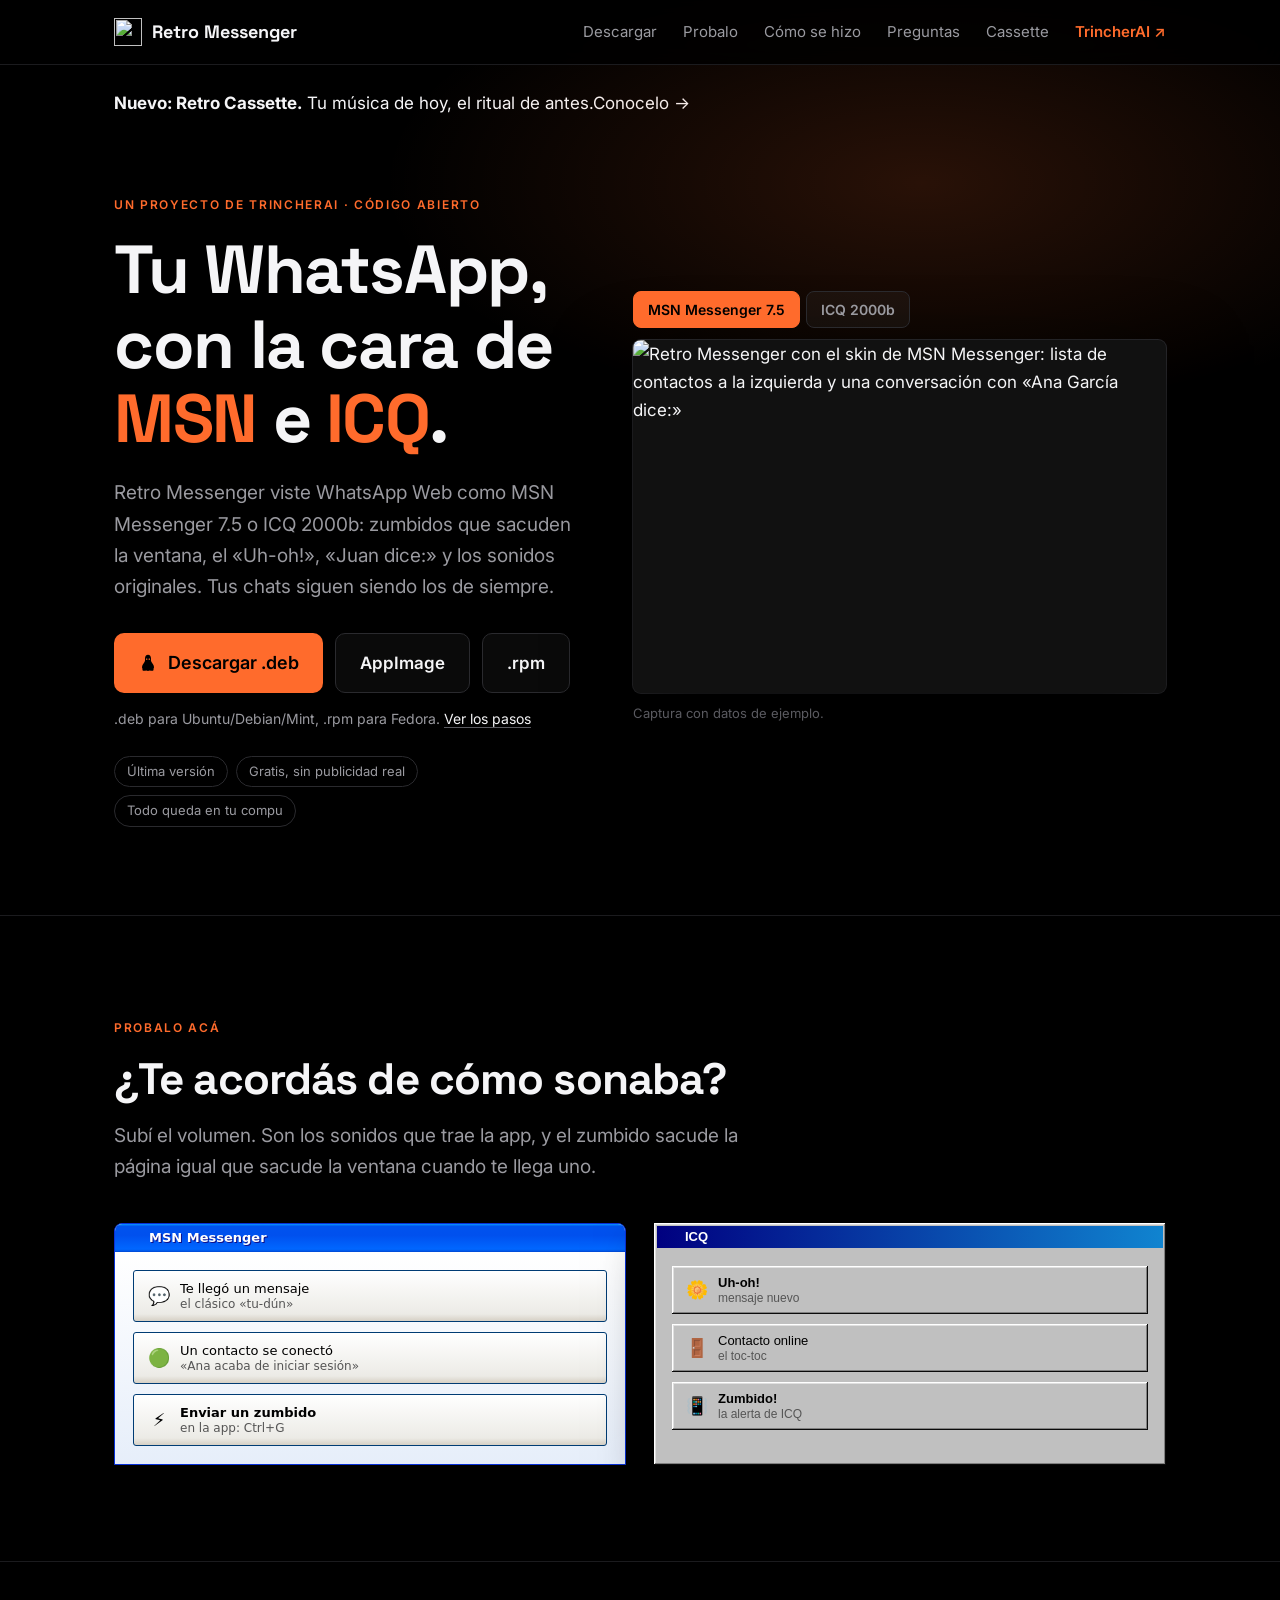
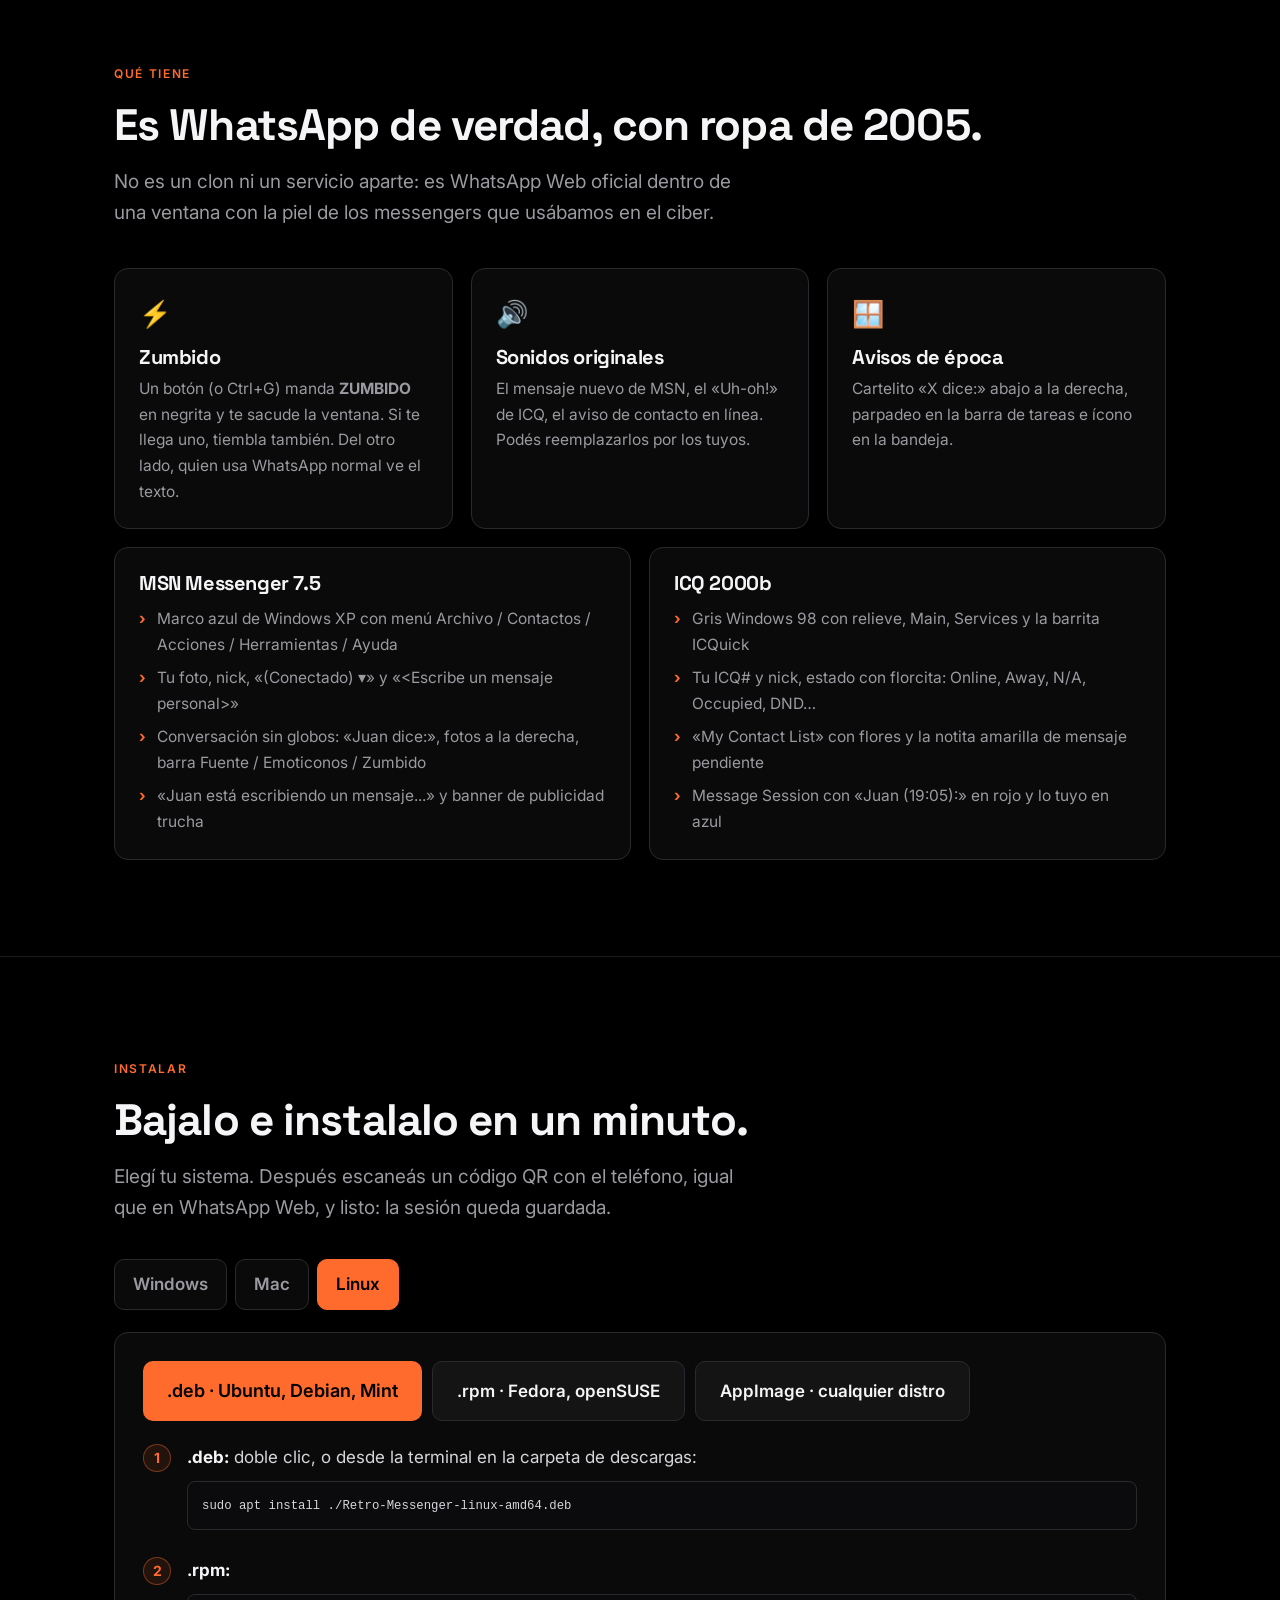
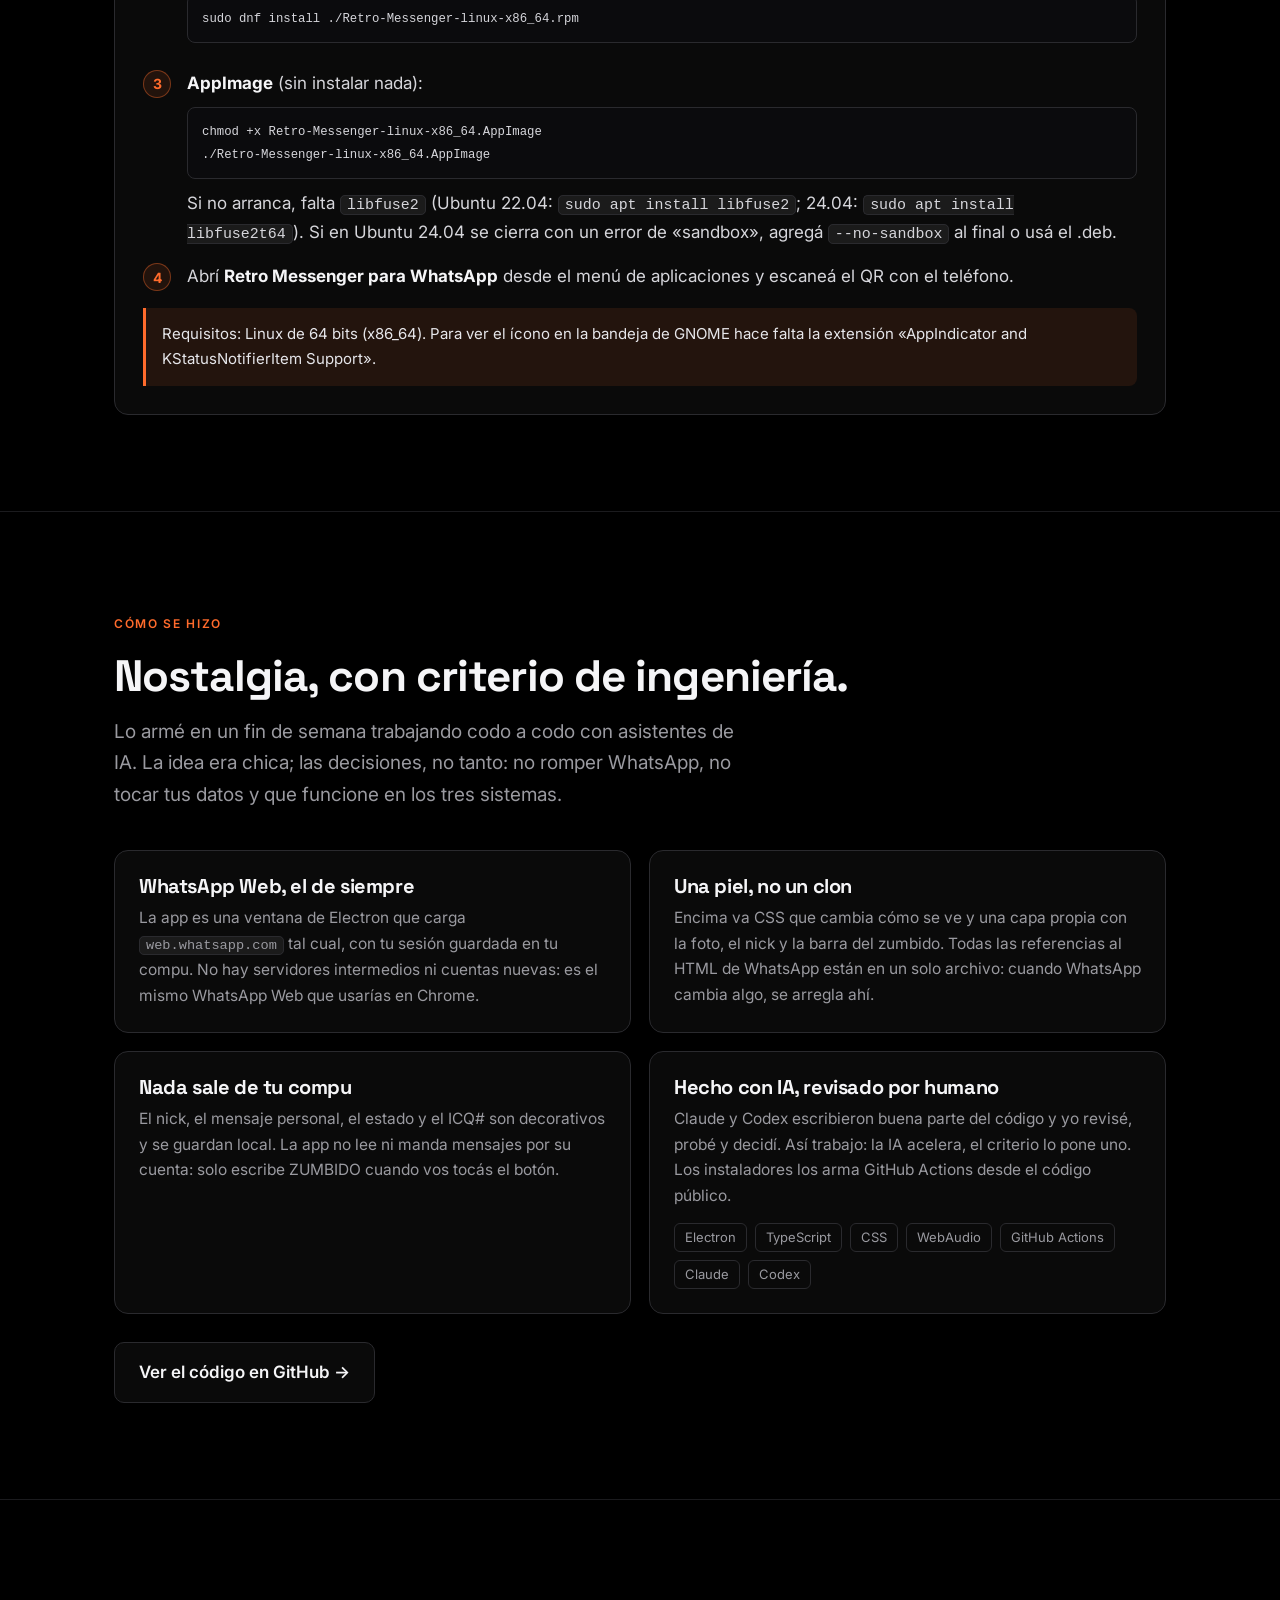
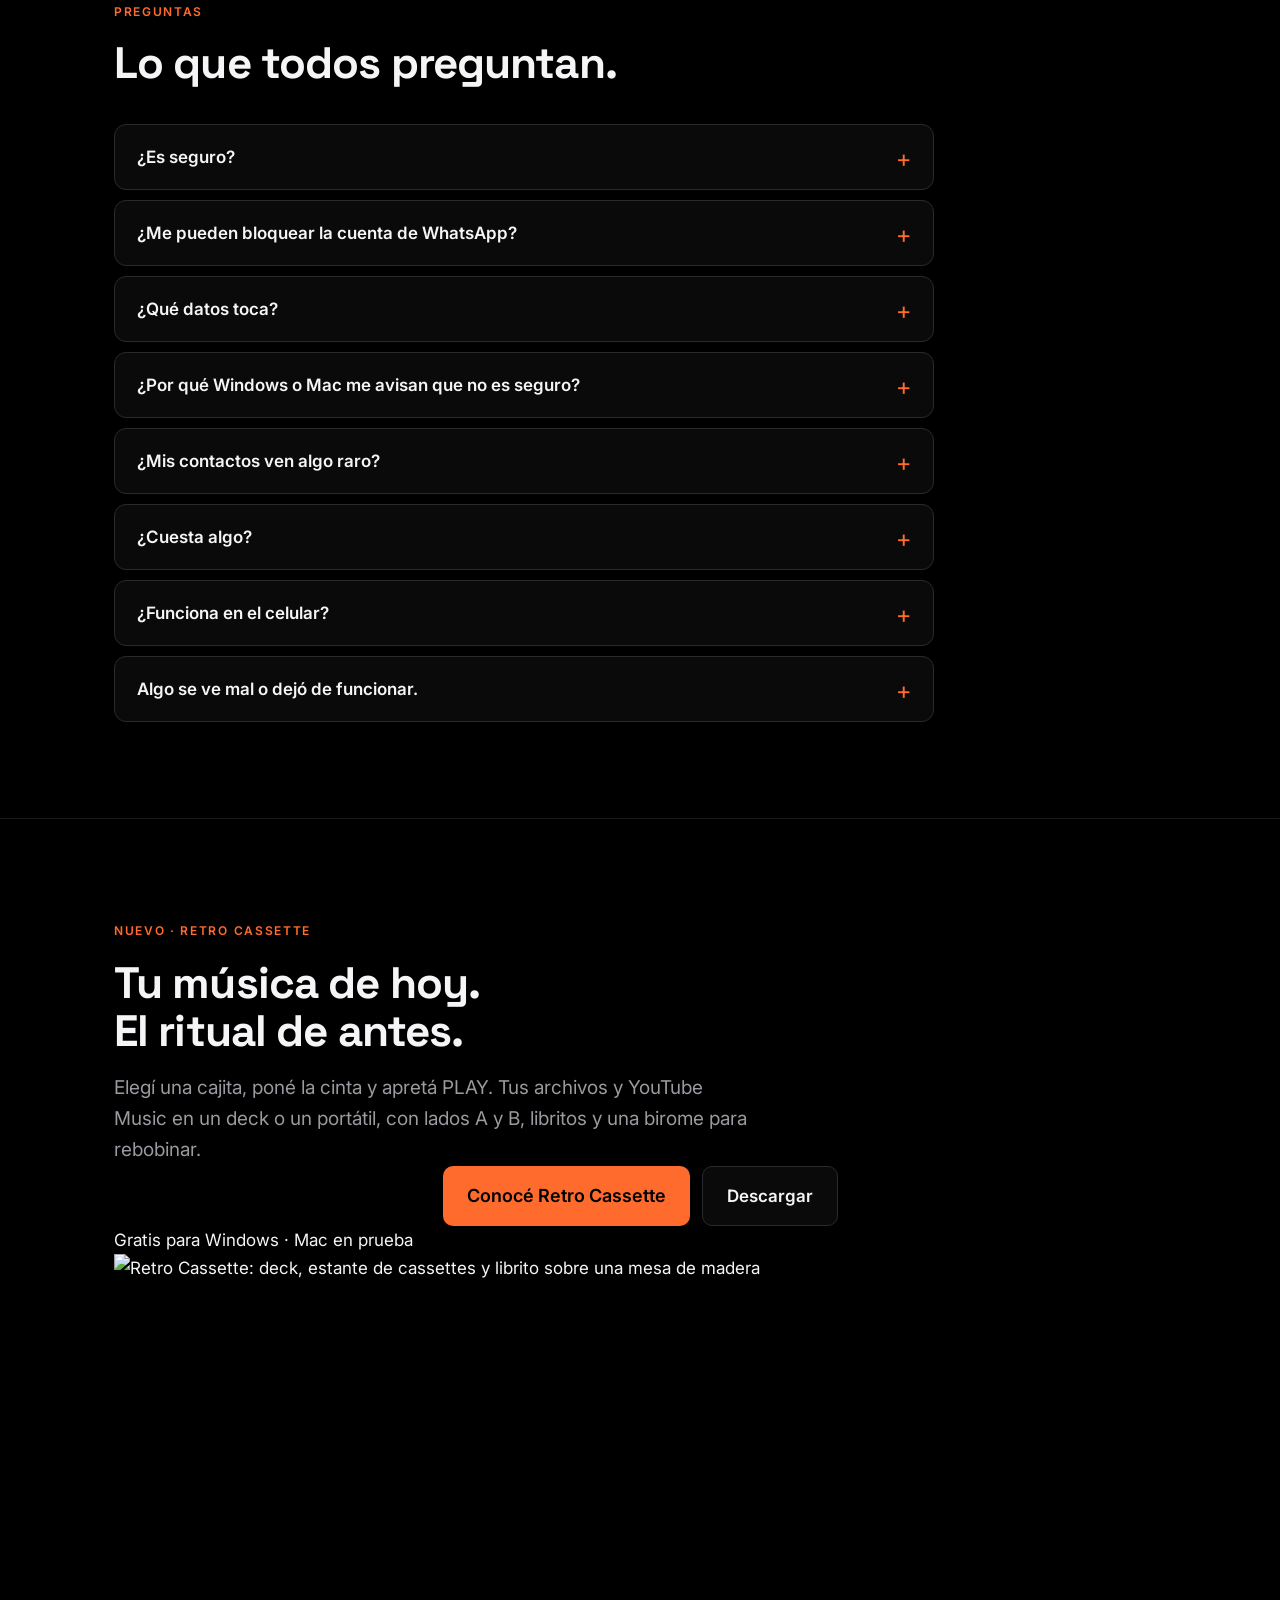
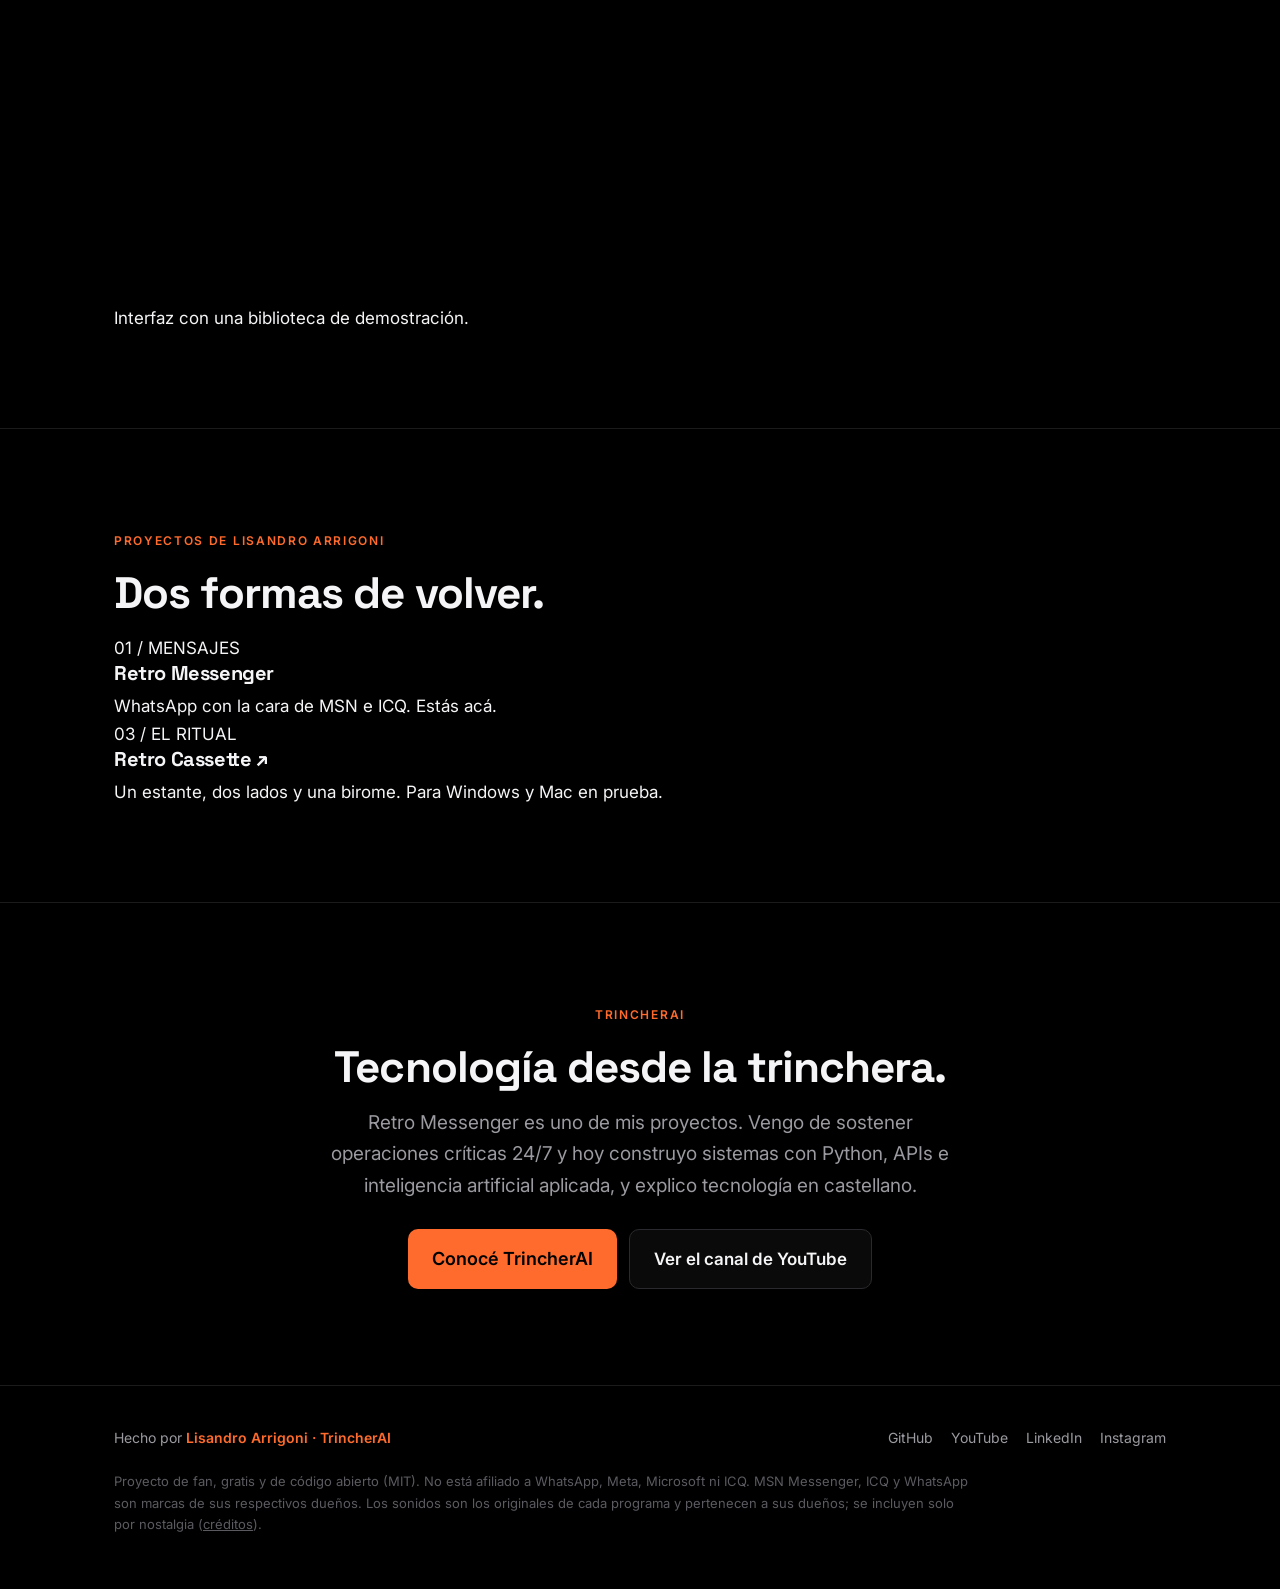
==== web/index.html @ 3c49d2aa "Remove Winamp promotion from Retro Messenger site" ====
<!DOCTYPE html>
<html lang="es-AR">
<head>
  <meta charset="UTF-8">
  <meta name="viewport" content="width=device-width, initial-scale=1.0">
  <title>Retro Messenger — WhatsApp con la cara de MSN e ICQ | TrincherAI</title>
  <meta name="description" content="Retro Messenger: usá WhatsApp con la cara de MSN Messenger 7.5 o ICQ 2000b, con zumbido, el «Uh-oh!» y los sonidos originales. Gratis y de código abierto para Windows, Mac y Linux.">
  <meta name="theme-color" content="#000000">
  <link rel="canonical" href="https://retro.trincherai.com/">
  <meta property="og:type" content="website">
  <meta property="og:locale" content="es_AR">
  <meta property="og:url" content="https://retro.trincherai.com/">
  <meta property="og:title" content="Retro Messenger — WhatsApp con la cara de MSN e ICQ">
  <meta property="og:description" content="Zumbidos, el «Uh-oh!» y los sonidos originales. Gratis para Windows, Mac y Linux.">
  <meta property="og:image" content="https://retro.trincherai.com/assets/og.png">
  <meta property="og:image:width" content="1200">
  <meta property="og:image:height" content="630">
  <meta name="twitter:card" content="summary_large_image">
  <meta name="twitter:image" content="https://retro.trincherai.com/assets/og.png">
  <link rel="icon" type="image/png" sizes="32x32" href="assets/icon-32.png">
  <link rel="apple-touch-icon" href="assets/icon-192.png">
  <link rel="preconnect" href="https://fonts.googleapis.com">
  <link rel="preconnect" href="https://fonts.gstatic.com" crossorigin>
  <link href="https://fonts.googleapis.com/css2?family=Inter:wght@400;500;600;700;800&family=Space+Grotesk:wght@500;600;700&display=swap" rel="stylesheet">
  <link rel="stylesheet" href="/assets/retro-projects.css">
  <style>
    *, *::before, *::after { box-sizing: border-box; margin: 0; padding: 0; }
    :root {
      --bg: #000;
      --surface: rgba(255,255,255,0.04);
      --surface-2: rgba(255,255,255,0.07);
      --border: #1b1b1e;
      --border-2: #2a2a2e;
      --orange: #FF6B2C;
      --orange-dim: #E2551A;
      --orange-soft: rgba(255,107,44,0.10);
      --white: #F5F5F7;
      --gray: #9a9aa0;
      --gray-dim: #5a5a60;
      --font-head: 'Space Grotesk', -apple-system, sans-serif;
      --font-body: 'Inter', -apple-system, BlinkMacSystemFont, 'Segoe UI', sans-serif;
      /* Retro widgets */
      --xp-blue: linear-gradient(#0997ff, #0053ee 8%, #0050ee 40%, #06f 88%, #0062f7 93%, #0046d1);
      --w98-face: #c0c0c0;
      --w98-out: inset -1px -1px #0a0a0a, inset 1px 1px #fff, inset -2px -2px #808080, inset 2px 2px #dfdfdf;
      --w98-in: inset -1px -1px #fff, inset 1px 1px #0a0a0a, inset -2px -2px #dfdfdf, inset 2px 2px #808080;
    }
    html { scroll-behavior: smooth; background: var(--bg); -webkit-font-smoothing: antialiased; }
    body { background: var(--bg); color: var(--white); font-family: var(--font-body); font-size: 17px; line-height: 1.65; overflow-x: hidden; }
    a { color: inherit; text-decoration: none; }
    img { display: block; max-width: 100%; height: auto; }
    ::selection { background: var(--orange); color: #000; }
    :focus-visible { outline: 2px solid var(--orange); outline-offset: 3px; }
    code { font-family: Consolas, 'SF Mono', Menlo, monospace; font-size: 0.88em; background: var(--surface-2); border: 1px solid var(--border-2); border-radius: 5px; padding: 1px 6px; }
    pre { overflow-x: auto; background: #0b0b0d; border: 1px solid var(--border-2); border-radius: 8px; padding: 12px 14px; margin: 10px 0; font-size: 14px; }
    pre code { background: none; border: 0; padding: 0; }

    .container { max-width: 1100px; margin: 0 auto; padding: 0 24px; }
    .tag { display: inline-block; font-size: 12px; font-weight: 600; letter-spacing: 0.14em; text-transform: uppercase; color: var(--orange); margin-bottom: 18px; }
    h1, h2, h3 { font-family: var(--font-head); line-height: 1.1; letter-spacing: -0.02em; }
    h2 { font-size: clamp(30px, 4.4vw, 44px); margin-bottom: 16px; }
    h3 { font-size: 20px; margin-bottom: 8px; }
    section { padding: 96px 0; border-top: 1px solid var(--border); }
    section, .hero { scroll-margin-top: 64px; }
    .lead { font-size: 19px; color: var(--gray); max-width: 640px; }
    .muted { color: var(--gray); }

    /* ─── Nav ─── */
    nav { position: sticky; top: 0; z-index: 50; background: rgba(0,0,0,0.82); backdrop-filter: blur(12px); border-bottom: 1px solid var(--border); }
    .nav-inner { display: flex; align-items: center; justify-content: space-between; height: 64px; gap: 16px; }
    .brand { display: flex; align-items: center; gap: 10px; font-family: var(--font-head); font-weight: 700; font-size: 18px; white-space: nowrap; }
    .brand img { width: 28px; height: 28px; }
    .nav-links { display: flex; align-items: center; gap: 26px; font-size: 15px; color: var(--gray); }
    .nav-links a:hover { color: var(--white); }
    .nav-trinch { color: var(--orange) !important; font-weight: 600; }
    @media (max-width: 760px) { .nav-links a:not(.nav-trinch) { display: none; } }

    /* ─── Hero ─── */
    .hero { padding: 72px 0 88px; border-top: 0; position: relative; }
    .hero::before { content: ''; position: absolute; inset: -120px 0 auto; height: 620px; background: radial-gradient(ellipse 60% 55% at 72% 30%, rgba(255,107,44,0.16), transparent 70%); pointer-events: none; }
    .hero-grid { position: relative; display: grid; grid-template-columns: minmax(0, 1fr) minmax(0, 1.15fr); gap: 56px; align-items: center; }
    .hero h1 { font-size: clamp(40px, 6.2vw, 68px); margin-bottom: 20px; }
    .hero h1 em { font-style: normal; color: var(--orange); }
    .hero .lead { margin-bottom: 30px; }
    .btn { display: inline-flex; align-items: center; justify-content: center; gap: 10px; font-weight: 600; border-radius: 10px; padding: 15px 24px; transition: transform .15s, background .15s, border-color .15s; cursor: pointer; border: 0; font: inherit; font-weight: 600; text-align: center; }
    .btn:active { transform: translateY(1px); }
    .btn-primary { background: var(--orange); color: #000; font-size: 18px; }
    .btn-primary:hover { background: #ff7d45; }
    .btn-ghost { border: 1px solid var(--border-2); color: var(--white); background: var(--surface); }
    .btn-ghost:hover { border-color: var(--gray-dim); background: var(--surface-2); }
    .btn svg { width: 20px; height: 20px; flex: none; }
    .download-main { display: flex; flex-wrap: wrap; gap: 12px; }
    .download-note { margin-top: 14px; font-size: 14px; color: var(--gray); }
    .download-note a { color: var(--white); border-bottom: 1px solid var(--gray-dim); }
    .badges { display: flex; flex-wrap: wrap; gap: 8px; margin-top: 26px; }
    .badge { font-size: 13px; color: var(--gray); border: 1px solid var(--border-2); border-radius: 99px; padding: 4px 12px; }

    /* Screenshot switcher */
    .shots { position: relative; }
    .shot-tabs { display: flex; gap: 6px; margin-bottom: 12px; }
    .shot-tabs button { font: inherit; font-size: 14px; font-weight: 600; color: var(--gray); background: var(--surface); border: 1px solid var(--border-2); border-radius: 8px; padding: 6px 14px; cursor: pointer; }
    .shot-tabs button[aria-selected="true"] { color: #000; background: var(--orange); border-color: var(--orange); }
    .shot-frame { border-radius: 8px; overflow: hidden; box-shadow: 0 30px 80px rgba(0,0,0,0.75), 0 0 0 1px var(--border-2); background: #111; aspect-ratio: 1040 / 690; }
    .shot-frame img { width: 100%; }
    .shot-caption { margin-top: 10px; font-size: 13px; color: var(--gray-dim); }

    /* ─── Demo ─── */
    .demo-grid { display: grid; grid-template-columns: repeat(2, minmax(0, 1fr)); gap: 28px; margin-top: 40px; }
    .xp-window { background: #ece9d8; color: #000; border: 1px solid #0831d9; border-radius: 8px 8px 0 0; overflow: hidden; font: 13px Tahoma, Verdana, 'DejaVu Sans', sans-serif; box-shadow: 0 20px 50px rgba(0,0,0,0.6); }
    .xp-title { background: var(--xp-blue); color: #fff; font-weight: bold; padding: 6px 10px; display: flex; align-items: center; gap: 8px; text-shadow: 1px 1px #0f1089; }
    .xp-title img, .w98-title img { width: 16px; height: 16px; }
    .xp-body { padding: 18px; display: grid; gap: 10px; background: linear-gradient(#fff, #e6eefa); }
    .xp-btn { font: inherit; display: flex; align-items: center; gap: 10px; text-align: left; padding: 10px 14px; border: 1px solid #003c74; border-radius: 3px; background: linear-gradient(#fff, #ecebe6 86%, #d6d0c5); cursor: pointer; color: #000; }
    .xp-btn:hover { box-shadow: inset 0 0 0 2px #f8b636; }
    .xp-btn:active { background: linear-gradient(#e3e3db, #f3f3ee); }
    .w98-window { background: var(--w98-face); color: #000; box-shadow: var(--w98-out), 0 20px 50px rgba(0,0,0,0.6); padding: 3px; font: 13px 'Microsoft Sans Serif', Tahoma, 'Liberation Sans', Arial, sans-serif; }
    .w98-title { background: linear-gradient(90deg, #000080, #1084d0); color: #fff; font-weight: bold; padding: 3px 6px; display: flex; align-items: center; gap: 6px; }
    .w98-body { padding: 18px 15px; display: grid; gap: 10px; }
    .w98-btn { font: inherit; display: flex; align-items: center; gap: 10px; text-align: left; padding: 9px 14px; border: 0; background: var(--w98-face); box-shadow: var(--w98-out); cursor: pointer; color: #000; }
    .w98-btn:active { box-shadow: var(--w98-in); }
    .demo-ico { font-size: 18px; width: 22px; text-align: center; }
    .demo-hint { font-size: 12px; color: #555; }
    @keyframes zumbido {
      0%, 100% { transform: translate(0, 0); }
      10% { transform: translate(-9px, 4px); } 20% { transform: translate(8px, -5px); }
      30% { transform: translate(-7px, -4px); } 40% { transform: translate(9px, 5px); }
      50% { transform: translate(-8px, 3px); } 60% { transform: translate(7px, -4px); }
      70% { transform: translate(-6px, 4px); } 80% { transform: translate(5px, -2px); } 90% { transform: translate(-3px, 2px); }
    }
    body.zumbido main { animation: zumbido 0.7s linear; }
    @media (prefers-reduced-motion: reduce) { body.zumbido main { animation: none; } }

    /* ─── Features ─── */
    .cards { display: grid; grid-template-columns: repeat(3, minmax(0, 1fr)); gap: 18px; margin-top: 40px; }
    .card { background: var(--surface); border: 1px solid var(--border-2); border-radius: 14px; padding: 24px; }
    .card p { color: var(--gray); font-size: 15.5px; }
    .card .k { font-size: 26px; margin-bottom: 10px; }
    .compare { display: grid; grid-template-columns: repeat(2, minmax(0, 1fr)); gap: 18px; margin-top: 18px; }
    .compare ul { list-style: none; display: grid; gap: 8px; margin-top: 12px; }
    .compare li { color: var(--gray); font-size: 15.5px; padding-left: 18px; position: relative; }
    .compare li::before { content: '›'; position: absolute; left: 0; color: var(--orange); font-weight: 700; }

    /* ─── Install ─── */
    .os-tabs { display: flex; flex-wrap: wrap; gap: 8px; margin: 36px 0 22px; }
    .os-tabs button { font: inherit; font-weight: 600; color: var(--gray); background: var(--surface); border: 1px solid var(--border-2); border-radius: 10px; padding: 10px 18px; cursor: pointer; }
    .os-tabs button[aria-selected="true"] { color: #000; background: var(--orange); border-color: var(--orange); }
    .os-panel { background: var(--surface); border: 1px solid var(--border-2); border-radius: 14px; padding: 28px; }
    .os-panel[hidden] { display: none; }
    .os-panel .files { display: flex; flex-wrap: wrap; gap: 10px; margin-bottom: 22px; }
    .steps { counter-reset: step; list-style: none; display: grid; gap: 16px; }
    .steps > li { counter-increment: step; position: relative; padding-left: 44px; color: #d6d6db; }
    .steps > li::before { content: counter(step); position: absolute; left: 0; top: 1px; width: 28px; height: 28px; border-radius: 50%; background: var(--orange-soft); border: 1px solid rgba(255,107,44,0.4); color: var(--orange); font-weight: 700; font-size: 14px; display: grid; place-items: center; }
    .steps strong { color: var(--white); }
    .tip { margin-top: 18px; padding: 14px 16px; border-left: 3px solid var(--orange); background: var(--orange-soft); border-radius: 0 8px 8px 0; font-size: 15px; color: #e6e6ea; }

    /* ─── How ─── */
    .how { display: grid; grid-template-columns: minmax(0, 1fr) minmax(0, 1fr); gap: 18px; margin-top: 40px; }
    .chips { display: flex; flex-wrap: wrap; gap: 8px; margin-top: 14px; }
    .chip { font-size: 13px; border: 1px solid var(--border-2); border-radius: 6px; padding: 3px 10px; color: var(--gray); }

    /* ─── FAQ ─── */
    .faq { margin-top: 36px; display: grid; gap: 10px; max-width: 820px; }
    details { background: var(--surface); border: 1px solid var(--border-2); border-radius: 12px; padding: 0 22px; }
    summary { cursor: pointer; list-style: none; padding: 18px 28px 18px 0; font-weight: 600; position: relative; }
    summary::-webkit-details-marker { display: none; }
    summary::after { content: '+'; position: absolute; right: 0; top: 14px; font-size: 24px; color: var(--orange); font-weight: 400; }
    details[open] summary::after { content: '–'; }
    details p { color: var(--gray); padding-bottom: 18px; font-size: 16px; }
    details p + p { margin-top: -6px; }

    /* ─── CTA + footer ─── */
    .cta { text-align: center; }
    .cta .lead { margin: 0 auto 28px; }
    .cta-buttons { display: flex; flex-wrap: wrap; gap: 12px; justify-content: center; }
    footer { border-top: 1px solid var(--border); padding: 40px 0 56px; color: var(--gray); font-size: 14px; }
    .foot { display: flex; flex-wrap: wrap; justify-content: space-between; gap: 24px; }
    .foot-links { display: flex; flex-wrap: wrap; gap: 18px; }
    .foot-links a:hover, .foot a.strong:hover { color: var(--white); }
    .foot a.strong { color: var(--orange); font-weight: 600; }
    .legal { margin-top: 22px; font-size: 13px; color: var(--gray-dim); max-width: 860px; }
    .legal a { text-decoration: underline; }

    @media (max-width: 900px) {
      .hero-grid, .demo-grid, .how, .compare { grid-template-columns: minmax(0, 1fr); }
      .cards { grid-template-columns: minmax(0, 1fr); }
      section { padding: 72px 0; }
    }
    @media (max-width: 480px) {
      .container { padding: 0 16px; }
      .btn-primary { width: 100%; }
      .os-panel { padding: 20px 16px; }
      .hero { padding-top: 40px; }
    }
  </style>
</head>
<body>

<nav>
  <div class="container nav-inner">
    <a class="brand" href="#top"><img src="assets/icon-32.png" alt="" width="28" height="28">Retro Messenger</a>
    <div class="nav-links">
      <a href="#descargar">Descargar</a>
      <a href="#demo">Probalo</a>
      <a href="#como">Cómo se hizo</a>
      <a href="#faq">Preguntas</a>
      <a href="/cassette/">Cassette</a>
      <a class="nav-trinch" href="https://trincherai.com/">TrincherAI ↗</a>
    </div>
  </div>
</nav>

<main id="top">

  <div class="container" style="padding-top:24px"><a class="cassette-announcement" href="/cassette/"><strong>Nuevo: Retro Cassette.</strong> Tu música de hoy, el ritual de antes.<span>Conocelo →</span></a></div>

  <!-- ─── HERO / DESCARGA ─── -->
  <header class="hero" id="descargar">
    <div class="container hero-grid">
      <div>
        <span class="tag">Un proyecto de TrincherAI · Código abierto</span>
        <h1>Tu WhatsApp, con la cara de <em>MSN</em> e <em>ICQ</em>.</h1>
        <p class="lead">Retro Messenger viste WhatsApp Web como MSN Messenger 7.5 o ICQ 2000b: zumbidos que sacuden la ventana, el «Uh-oh!», «Juan dice:» y los sonidos originales. Tus chats siguen siendo los de siempre.</p>

        <div class="download-main" id="download-main">
          <!-- Filled in by the script according to your OS; this is the no-JS fallback. -->
          <a class="btn btn-primary" href="#instalar">Descargar gratis</a>
        </div>
        <p class="download-note" id="download-note">Windows, Mac y Linux · <a href="#instalar">ver todas las descargas e instrucciones</a></p>

        <div class="badges">
          <span class="badge" id="version">Última versión</span>
          <span class="badge">Gratis, sin publicidad real</span>
          <span class="badge">Todo queda en tu compu</span>
        </div>
      </div>

      <div class="shots">
        <div class="shot-tabs" role="tablist" aria-label="Elegí un skin">
          <button role="tab" aria-selected="true" data-shot="msn">MSN Messenger 7.5</button>
          <button role="tab" aria-selected="false" data-shot="icq">ICQ 2000b</button>
        </div>
        <div class="shot-frame">
          <img id="shot" src="assets/msn.png" width="1040" height="690" alt="Retro Messenger con el skin de MSN Messenger: lista de contactos a la izquierda y una conversación con «Ana García dice:»">
        </div>
        <p class="shot-caption">Captura con datos de ejemplo.</p>
      </div>
    </div>
  </header>

  <!-- ─── DEMO ─── -->
  <section id="demo">
    <div class="container">
      <span class="tag">Probalo acá</span>
      <h2>¿Te acordás de cómo sonaba?</h2>
      <p class="lead">Subí el volumen. Son los sonidos que trae la app, y el zumbido sacude la página igual que sacude la ventana cuando te llega uno.</p>

      <div class="demo-grid">
        <div class="xp-window">
          <div class="xp-title"><img src="assets/icon-32.png" alt="">MSN Messenger</div>
          <div class="xp-body">
            <button class="xp-btn" data-sound="msn/message"><span class="demo-ico">💬</span><span>Te llegó un mensaje<br><span class="demo-hint">el clásico «tu-dún»</span></span></button>
            <button class="xp-btn" data-sound="msn/online"><span class="demo-ico">🟢</span><span>Un contacto se conectó<br><span class="demo-hint">«Ana acaba de iniciar sesión»</span></span></button>
            <button class="xp-btn" data-sound="msn/nudge" data-shake><span class="demo-ico">⚡</span><span><b>Enviar un zumbido</b><br><span class="demo-hint">en la app: Ctrl+G</span></span></button>
          </div>
        </div>
        <div class="w98-window">
          <div class="w98-title"><img src="assets/icon-32.png" alt="">ICQ</div>
          <div class="w98-body">
            <button class="w98-btn" data-sound="icq/message"><span class="demo-ico">🌼</span><span><b>Uh-oh!</b><br><span class="demo-hint">mensaje nuevo</span></span></button>
            <button class="w98-btn" data-sound="icq/online"><span class="demo-ico">🚪</span><span>Contacto online<br><span class="demo-hint">el toc-toc</span></span></button>
            <button class="w98-btn" data-sound="icq/nudge" data-shake><span class="demo-ico">📳</span><span><b>Zumbido!</b><br><span class="demo-hint">la alerta de ICQ</span></span></button>
          </div>
        </div>
      </div>
    </div>
  </section>

  <!-- ─── QUÉ TIENE ─── -->
  <section id="que-tiene">
    <div class="container">
      <span class="tag">Qué tiene</span>
      <h2>Es WhatsApp de verdad, con ropa de 2005.</h2>
      <p class="lead">No es un clon ni un servicio aparte: es WhatsApp Web oficial dentro de una ventana con la piel de los messengers que usábamos en el ciber.</p>

      <div class="cards">
        <div class="card"><div class="k">⚡</div><h3>Zumbido</h3><p>Un botón (o Ctrl+G) manda <b>ZUMBIDO</b> en negrita y te sacude la ventana. Si te llega uno, tiembla también. Del otro lado, quien usa WhatsApp normal ve el texto.</p></div>
        <div class="card"><div class="k">🔊</div><h3>Sonidos originales</h3><p>El mensaje nuevo de MSN, el «Uh-oh!» de ICQ, el aviso de contacto en línea. Podés reemplazarlos por los tuyos.</p></div>
        <div class="card"><div class="k">🪟</div><h3>Avisos de época</h3><p>Cartelito «X dice:» abajo a la derecha, parpadeo en la barra de tareas e ícono en la bandeja.</p></div>
      </div>

      <div class="compare">
        <div class="card">
          <h3>MSN Messenger 7.5</h3>
          <ul>
            <li>Marco azul de Windows XP con menú Archivo / Contactos / Acciones / Herramientas / Ayuda</li>
            <li>Tu foto, nick, «(Conectado) ▾» y «&lt;Escribe un mensaje personal&gt;»</li>
            <li>Conversación sin globos: «Juan dice:», fotos a la derecha, barra Fuente / Emoticonos / Zumbido</li>
            <li>«Juan está escribiendo un mensaje...» y banner de publicidad trucha</li>
          </ul>
        </div>
        <div class="card">
          <h3>ICQ 2000b</h3>
          <ul>
            <li>Gris Windows 98 con relieve, Main, Services y la barrita ICQuick</li>
            <li>Tu ICQ# y nick, estado con florcita: Online, Away, N/A, Occupied, DND…</li>
            <li>«My Contact List» con flores y la notita amarilla de mensaje pendiente</li>
            <li>Message Session con «Juan (19:05):» en rojo y lo tuyo en azul</li>
          </ul>
        </div>
      </div>
    </div>
  </section>

  <!-- ─── INSTALAR ─── -->
  <section id="instalar">
    <div class="container">
      <span class="tag">Instalar</span>
      <h2>Bajalo e instalalo en un minuto.</h2>
      <p class="lead">Elegí tu sistema. Después escaneás un código QR con el teléfono, igual que en WhatsApp Web, y listo: la sesión queda guardada.</p>

      <div class="os-tabs" role="tablist" aria-label="Sistema operativo">
        <button role="tab" id="tab-win" aria-controls="os-win" aria-selected="true" data-os="win">Windows</button>
        <button role="tab" id="tab-mac" aria-controls="os-mac" aria-selected="false" data-os="mac">Mac</button>
        <button role="tab" id="tab-linux" aria-controls="os-linux" aria-selected="false" data-os="linux">Linux</button>
      </div>

      <div class="os-panel" id="os-win" role="tabpanel" aria-labelledby="tab-win">
        <div class="files">
          <a class="btn btn-primary" data-file="Retro-Messenger-Setup.exe">Instalador para Windows</a>
          <a class="btn btn-ghost" data-file="Retro-Messenger-Portable.exe">Versión portable (sin instalar)</a>
        </div>
        <ol class="steps">
          <li>Abrí el archivo que se descargó. Se instala solo, sin preguntas ni permisos de administrador, y crea un acceso directo en el escritorio.</li>
          <li>Si aparece <strong>«Windows protegió su PC»</strong>, tocá <strong>Más información → Ejecutar de todas formas</strong>. Sale porque la app no tiene firma digital (cuesta cientos de dólares por año); el instalador lo arma GitHub directamente desde el código público.</li>
          <li>En el teléfono: <strong>WhatsApp → ⋮ / Configuración → Dispositivos vinculados → Vincular un dispositivo</strong>, y escaneá el código.</li>
          <li>Para cambiar entre MSN e ICQ: <strong>Herramientas → Skin</strong> (en ICQ: <strong>Main → Change Skin</strong>).</li>
        </ol>
        <p class="tip">Requisitos: Windows 10 u 11 de 64 bits. Para desinstalar: Configuración → Aplicaciones → Retro Messenger para WhatsApp.</p>
      </div>

      <div class="os-panel" id="os-mac" role="tabpanel" aria-labelledby="tab-mac" hidden>
        <div class="files">
          <a class="btn btn-primary" data-file="Retro-Messenger-mac-arm64.dmg">Mac con Apple Silicon (M1, M2, M3…)</a>
          <a class="btn btn-ghost" data-file="Retro-Messenger-mac-x64.dmg">Mac con Intel</a>
        </div>
        <ol class="steps">
          <li>¿No sabés cuál es tu Mac? Menú <strong> → Acerca de esta Mac</strong>: si dice «Chip Apple», es Apple Silicon; si dice «Procesador Intel», la otra.</li>
          <li>Abrí el <code>.dmg</code> y arrastrá <strong>Retro Messenger para WhatsApp</strong> a <strong>Aplicaciones</strong>.</li>
          <li>La primera vez, macOS la frena porque no está firmada por Apple (la firma cuesta USD 99 por año). En <strong>Aplicaciones</strong>, hacé <strong>clic derecho → Abrir</strong> y confirmá con <strong>Abrir</strong>.
            <p class="tip">Si dice que la app «está dañada», abrí la Terminal y pegá esto. Le saca la marca de «descargado de internet»; no toca nada más:</p>
            <pre><code>xattr -cr "/Applications/Retro Messenger para WhatsApp.app"</code></pre>
          </li>
          <li>Escaneá el QR desde <strong>WhatsApp → Dispositivos vinculados</strong> en el teléfono.</li>
        </ol>
        <p class="tip">Requisitos: macOS 12 (Monterey) o más nuevo.</p>
      </div>

      <div class="os-panel" id="os-linux" role="tabpanel" aria-labelledby="tab-linux" hidden>
        <div class="files">
          <a class="btn btn-primary" data-file="Retro-Messenger-linux-amd64.deb">.deb · Ubuntu, Debian, Mint</a>
          <a class="btn btn-ghost" data-file="Retro-Messenger-linux-x86_64.rpm">.rpm · Fedora, openSUSE</a>
          <a class="btn btn-ghost" data-file="Retro-Messenger-linux-x86_64.AppImage">AppImage · cualquier distro</a>
        </div>
        <ol class="steps">
          <li><strong>.deb:</strong> doble clic, o desde la terminal en la carpeta de descargas:
            <pre><code>sudo apt install ./Retro-Messenger-linux-amd64.deb</code></pre></li>
          <li><strong>.rpm:</strong>
            <pre><code>sudo dnf install ./Retro-Messenger-linux-x86_64.rpm</code></pre></li>
          <li><strong>AppImage</strong> (sin instalar nada):
            <pre><code>chmod +x Retro-Messenger-linux-x86_64.AppImage
./Retro-Messenger-linux-x86_64.AppImage</code></pre>
            Si no arranca, falta <code>libfuse2</code> (Ubuntu 22.04: <code>sudo apt install libfuse2</code>; 24.04: <code>sudo apt install libfuse2t64</code>). Si en Ubuntu 24.04 se cierra con un error de «sandbox», agregá <code>--no-sandbox</code> al final o usá el .deb.</li>
          <li>Abrí <strong>Retro Messenger para WhatsApp</strong> desde el menú de aplicaciones y escaneá el QR con el teléfono.</li>
        </ol>
        <p class="tip">Requisitos: Linux de 64 bits (x86_64). Para ver el ícono en la bandeja de GNOME hace falta la extensión «AppIndicator and KStatusNotifierItem Support».</p>
      </div>
    </div>
  </section>

  <!-- ─── CÓMO SE HIZO ─── -->
  <section id="como">
    <div class="container">
      <span class="tag">Cómo se hizo</span>
      <h2>Nostalgia, con criterio de ingeniería.</h2>
      <p class="lead">Lo armé en un fin de semana trabajando codo a codo con asistentes de IA. La idea era chica; las decisiones, no tanto: no romper WhatsApp, no tocar tus datos y que funcione en los tres sistemas.</p>

      <div class="how">
        <div class="card">
          <h3>WhatsApp Web, el de siempre</h3>
          <p>La app es una ventana de Electron que carga <code>web.whatsapp.com</code> tal cual, con tu sesión guardada en tu compu. No hay servidores intermedios ni cuentas nuevas: es el mismo WhatsApp Web que usarías en Chrome.</p>
        </div>
        <div class="card">
          <h3>Una piel, no un clon</h3>
          <p>Encima va CSS que cambia cómo se ve y una capa propia con la foto, el nick y la barra del zumbido. Todas las referencias al HTML de WhatsApp están en un solo archivo: cuando WhatsApp cambia algo, se arregla ahí.</p>
        </div>
        <div class="card">
          <h3>Nada sale de tu compu</h3>
          <p>El nick, el mensaje personal, el estado y el ICQ# son decorativos y se guardan local. La app no lee ni manda mensajes por su cuenta: solo escribe ZUMBIDO cuando vos tocás el botón.</p>
        </div>
        <div class="card">
          <h3>Hecho con IA, revisado por humano</h3>
          <p>Claude y Codex escribieron buena parte del código y yo revisé, probé y decidí. Así trabajo: la IA acelera, el criterio lo pone uno. Los instaladores los arma GitHub Actions desde el código público.</p>
          <div class="chips"><span class="chip">Electron</span><span class="chip">TypeScript</span><span class="chip">CSS</span><span class="chip">WebAudio</span><span class="chip">GitHub Actions</span><span class="chip">Claude</span><span class="chip">Codex</span></div>
        </div>
      </div>

      <p style="margin-top:28px"><a class="btn btn-ghost" href="https://github.com/Lisandro46/retroskin-msn-icq-for-wsp" target="_blank" rel="noopener">Ver el código en GitHub →</a></p>
    </div>
  </section>

  <!-- ─── FAQ ─── -->
  <section id="faq">
    <div class="container">
      <span class="tag">Preguntas</span>
      <h2>Lo que todos preguntan.</h2>
      <div class="faq">
        <details>
          <summary>¿Es seguro?</summary>
          <p>El código es público y los instaladores los arma GitHub automáticamente a partir de ese código, así que cualquiera puede ver qué hace. La app solo muestra WhatsApp Web con otra ropa: no pide permisos especiales ni instala nada más.</p>
        </details>
        <details>
          <summary>¿Me pueden bloquear la cuenta de WhatsApp?</summary>
          <p>Usa WhatsApp Web oficial, sin modificar cómo se conecta ni qué envía. No automatiza nada: el único texto que escribe por vos es ZUMBIDO, y solo cuando tocás el botón, con un límite de uno cada 10 segundos. Es lo mismo que escribirlo a mano.</p>
          <p>Igual, es un proyecto de fan y no está aprobado por WhatsApp: usalo sabiendo eso.</p>
        </details>
        <details>
          <summary>¿Qué datos toca?</summary>
          <p>Ninguno sale de tu computadora. La sesión de WhatsApp queda guardada como en cualquier navegador, y el nick, el estado, el mensaje personal y el ICQ# se guardan en un archivo local. No hay analíticas ni servidores propios.</p>
        </details>
        <details>
          <summary>¿Por qué Windows o Mac me avisan que no es seguro?</summary>
          <p>Porque no tiene firma digital paga (cientos de dólares por año en Windows, USD 99 por año en Mac). El aviso es por la falta de firma, no por algo que la app haga. En <a href="#instalar" style="text-decoration:underline">Instalar</a> está explicado cómo abrirla igual.</p>
        </details>
        <details>
          <summary>¿Mis contactos ven algo raro?</summary>
          <p>No. Para ellos sos el WhatsApp de siempre. Lo único que les llega distinto es el zumbido, que ven como el texto <b>ZUMBIDO</b> en negrita. Si ellos también usan Retro Messenger, les tiembla la ventana.</p>
        </details>
        <details>
          <summary>¿Cuesta algo?</summary>
          <p>No. Es gratis y de código abierto (licencia MIT). La «publicidad» del skin de MSN es de mentira, como homenaje.</p>
        </details>
        <details>
          <summary>¿Funciona en el celular?</summary>
          <p>No: es para computadora (Windows, Mac y Linux). El teléfono solo lo usás para escanear el código QR la primera vez.</p>
        </details>
        <details>
          <summary>Algo se ve mal o dejó de funcionar.</summary>
          <p>WhatsApp cambia su web seguido y a veces algo se desacomoda. Avisá en <a href="https://github.com/Lisandro46/retroskin-msn-icq-for-wsp/issues" target="_blank" rel="noopener" style="text-decoration:underline">GitHub</a> o por mis redes y lo arreglo en una versión nueva.</p>
        </details>
      </div>
    </div>
  </section>

  <section id="cassette">
    <div class="container cassette-promo">
      <div><span class="tag">Nuevo · Retro Cassette</span><h2>Tu música de hoy.<br>El ritual de antes.</h2><p class="lead">Elegí una cajita, poné la cinta y apretá PLAY. Tus archivos y YouTube Music en un deck o un portátil, con lados A y B, libritos y una birome para rebobinar.</p><div class="cta-buttons"><a class="btn btn-primary" href="/cassette/">Conocé Retro Cassette</a><a class="btn btn-ghost" href="/cassette/#descargas">Descargar</a></div><p class="capture-note">Gratis para Windows · Mac en prueba</p></div>
      <figure><a href="/cassette/"><img src="/assets/cassette/deck.png" width="1305" height="807" loading="lazy" alt="Retro Cassette: deck, estante de cassettes y librito sobre una mesa de madera"></a><figcaption class="capture-note">Interfaz con una biblioteca de demostración.</figcaption></figure>
    </div>
  </section>

  <section class="retro-family" aria-labelledby="retro-family-title">
    <div class="container">
      <span class="tag">Proyectos de Lisandro Arrigoni</span>
      <h2 id="retro-family-title">Dos formas de volver.</h2>
      <div class="retro-family-grid">
        <a href="/" aria-current="page"><span>01 / MENSAJES</span><h3>Retro Messenger</h3><p>WhatsApp con la cara de MSN e ICQ. Estás acá.</p></a>
        <a href="/cassette/"><span>03 / EL RITUAL</span><h3>Retro Cassette ↗</h3><p>Un estante, dos lados y una birome. Para Windows y Mac en prueba.</p></a>
      </div>
    </div>
  </section>

  <!-- ─── CTA TRINCHERAI ─── -->
  <section class="cta">
    <div class="container">
      <span class="tag">TrincherAI</span>
      <h2>Tecnología desde la trinchera.</h2>
      <p class="lead">Retro Messenger es uno de mis proyectos. Vengo de sostener operaciones críticas 24/7 y hoy construyo sistemas con Python, APIs e inteligencia artificial aplicada, y explico tecnología en castellano.</p>
      <div class="cta-buttons">
        <a class="btn btn-primary" href="https://trincherai.com/">Conocé TrincherAI</a>
        <a class="btn btn-ghost" href="https://www.youtube.com/@ElUltimoHumanook" target="_blank" rel="noopener">Ver el canal de YouTube</a>
      </div>
    </div>
  </section>

</main>

<footer>
  <div class="container">
    <div class="foot">
      <div>Hecho por <a class="strong" href="https://trincherai.com/">Lisandro Arrigoni · TrincherAI</a></div>
      <div class="foot-links">
        <a href="https://github.com/Lisandro46/retroskin-msn-icq-for-wsp" target="_blank" rel="noopener">GitHub</a>
        <a href="https://www.youtube.com/@ElUltimoHumanook" target="_blank" rel="noopener">YouTube</a>
        <a href="https://www.linkedin.com/in/lisandro-arrigoni" target="_blank" rel="noopener">LinkedIn</a>
        <a href="https://www.instagram.com/lisandro46" target="_blank" rel="noopener">Instagram</a>
      </div>
    </div>
    <p class="legal">Proyecto de fan, gratis y de código abierto (MIT). No está afiliado a WhatsApp, Meta, Microsoft ni ICQ. MSN Messenger, ICQ y WhatsApp son marcas de sus respectivos dueños. Los sonidos son los originales de cada programa y pertenecen a sus dueños; se incluyen solo por nostalgia (<a href="https://github.com/Lisandro46/retroskin-msn-icq-for-wsp/blob/main/resources/sounds/CREDITOS.md" target="_blank" rel="noopener">créditos</a>).</p>
  </div>
</footer>

<script>
  const REPO = 'Lisandro46/retroskin-msn-icq-for-wsp'
  const download = (file) => `https://github.com/${REPO}/releases/latest/download/${file}`

  // Every download button points at the latest release, so new versions need no edits here.
  document.querySelectorAll('[data-file]').forEach((a) => { a.href = download(a.dataset.file) })

  /* ── Detect the visitor's OS for the main button ── */
  function detectOs() {
    const platform = (navigator.userAgentData?.platform || navigator.platform || '').toLowerCase()
    const ua = navigator.userAgent.toLowerCase()
    if (/android|iphone|ipad|ipod/.test(ua)) return 'mobile'
    if (platform.includes('mac') || ua.includes('mac os')) return 'mac'
    if (platform.includes('linux') || ua.includes('linux') || ua.includes('x11')) return 'linux'
    if (platform.includes('win') || ua.includes('windows')) return 'win'
    return 'unknown'
  }

  const icons = {
    win: '<svg viewBox="0 0 24 24" fill="currentColor" aria-hidden="true"><path d="M3 5.5 10.5 4.5v7H3zm0 13 7.5 1v-7H3zm8.5 1.2L21 21v-8.5h-9.5zm0-15.4v7.2H21V3z"/></svg>',
    mac: '<svg viewBox="0 0 24 24" fill="currentColor" aria-hidden="true"><path d="M16.4 12.6c0-2.5 2-3.7 2.1-3.8-1.2-1.7-3-1.9-3.6-2-1.5-.2-3 .9-3.8.9s-2-.9-3.3-.9C6.1 6.9 4.5 7.9 3.6 9.5c-1.8 3.2-.5 7.9 1.3 10.5.9 1.3 1.9 2.7 3.2 2.6 1.3-.1 1.8-.8 3.3-.8s2 .8 3.3.8c1.4 0 2.3-1.3 3.1-2.6 1-1.5 1.4-2.9 1.4-3-.1 0-2.8-1.1-2.8-4.4zM14 5c.7-.9 1.2-2 1-3.2-1 0-2.3.7-3 1.6-.7.8-1.2 2-1.1 3.1 1.2.1 2.3-.6 3.1-1.5z"/></svg>',
    linux: '<svg viewBox="0 0 24 24" fill="currentColor" aria-hidden="true"><path d="M12 2c-2.2 0-3.6 1.9-3.6 4.6 0 1.6.4 2.6-.6 4.2-1.2 1.8-3 3.9-3 6.4 0 .9.3 1.6.8 2.1-.6.6-.5 1.6.5 1.9 1.5.5 2.7-.2 3.7-.2.9 0 1.5.6 2.2.6s1.3-.6 2.2-.6c1 0 2.2.7 3.7.2 1-.3 1.1-1.3.5-1.9.5-.5.8-1.2.8-2.1 0-2.5-1.8-4.6-3-6.4-1-1.6-.6-2.6-.6-4.2C15.6 3.9 14.2 2 12 2zm-1.5 4.3c.4 0 .7.5.7 1.1s-.3 1.1-.7 1.1-.7-.5-.7-1.1.3-1.1.7-1.1zm3 0c.4 0 .7.5.7 1.1s-.3 1.1-.7 1.1-.7-.5-.7-1.1.3-1.1.7-1.1z"/></svg>'
  }

  const main = document.getElementById('download-main')
  const note = document.getElementById('download-note')
  const os = detectOs()
  const button = (cls, file, label, icon) => `<a class="btn ${cls}" href="${download(file)}">${icon || ''}${label}</a>`
  if (os === 'win') {
    main.innerHTML = button('btn-primary', 'Retro-Messenger-Setup.exe', 'Descargar para Windows', icons.win)
    note.innerHTML = '¿Mac o Linux? <a href="#instalar">Ver todas las descargas</a> · <a href="#instalar">cómo instalarlo</a>'
  } else if (os === 'mac') {
    main.innerHTML = button('btn-primary', 'Retro-Messenger-mac-arm64.dmg', 'Mac con Apple Silicon', icons.mac) +
      button('btn-ghost', 'Retro-Messenger-mac-x64.dmg', 'Mac con Intel', icons.mac)
    note.innerHTML = 'La primera vez abrila con clic derecho → Abrir. <a href="#instalar">Ver los pasos</a>'
  } else if (os === 'linux') {
    main.innerHTML = button('btn-primary', 'Retro-Messenger-linux-amd64.deb', 'Descargar .deb', icons.linux) +
      button('btn-ghost', 'Retro-Messenger-linux-x86_64.AppImage', 'AppImage') +
      button('btn-ghost', 'Retro-Messenger-linux-x86_64.rpm', '.rpm')
    note.innerHTML = '.deb para Ubuntu/Debian/Mint, .rpm para Fedora. <a href="#instalar">Ver los pasos</a>'
  } else if (os === 'mobile') {
    main.innerHTML = '<a class="btn btn-primary" href="#instalar">Ver descargas para computadora</a>'
    note.textContent = 'Retro Messenger es para Windows, Mac y Linux. Abrí esta página desde la compu para bajarlo.'
  }

  /* ── Install tabs: open the visitor's OS first ── */
  const osTabs = [...document.querySelectorAll('.os-tabs [role="tab"]')]
  function selectOs(id) {
    osTabs.forEach((tab) => {
      const on = tab.dataset.os === id
      tab.setAttribute('aria-selected', on)
      tab.tabIndex = on ? 0 : -1
      document.getElementById(tab.getAttribute('aria-controls')).hidden = !on
    })
  }
  osTabs.forEach((tab, i) => {
    tab.addEventListener('click', () => selectOs(tab.dataset.os))
    tab.addEventListener('keydown', (e) => {
      if (e.key !== 'ArrowRight' && e.key !== 'ArrowLeft') return
      const next = osTabs[(i + (e.key === 'ArrowRight' ? 1 : osTabs.length - 1)) % osTabs.length]
      selectOs(next.dataset.os)
      next.focus()
    })
  })
  if (os === 'mac' || os === 'linux') selectOs(os)

  /* ── Screenshot switcher ── */
  const shot = document.getElementById('shot')
  const shotAlt = {
    msn: 'Retro Messenger con el skin de MSN Messenger: lista de contactos a la izquierda y una conversación con «Ana García dice:»',
    icq: 'Retro Messenger con el skin de ICQ 2000b: ventana gris estilo Windows 98, My Contact List y una Message Session'
  }
  document.querySelectorAll('[data-shot]').forEach((tab) => {
    tab.addEventListener('click', () => {
      document.querySelectorAll('[data-shot]').forEach((t) => t.setAttribute('aria-selected', t === tab))
      shot.src = `assets/${tab.dataset.shot}.png`
      shot.alt = shotAlt[tab.dataset.shot]
    })
  })
  // Preload the second screenshot so the switch is instant.
  new Image().src = 'assets/icq.png'

  /* ── Sound demo ── */
  const cache = {}
  document.querySelectorAll('[data-sound]').forEach((btn) => {
    btn.addEventListener('click', () => {
      const name = btn.dataset.sound
      const audio = (cache[name] ??= new Audio(`assets/sounds/${name}.wav`))
      audio.currentTime = 0
      audio.play().catch(() => {})
      if (btn.hasAttribute('data-shake')) {
        document.body.classList.remove('zumbido')
        void document.body.offsetWidth
        document.body.classList.add('zumbido')
      }
    })
  })
  document.querySelector('main').addEventListener('animationend', () => document.body.classList.remove('zumbido'))

  /* ── Current version from GitHub (optional) ── */
  fetch(`https://api.github.com/repos/${REPO}/releases/latest`)
    .then((r) => (r.ok ? r.json() : Promise.reject()))
    .then((release) => {
      const date = new Date(release.published_at).toLocaleDateString('es-AR', { day: 'numeric', month: 'long', year: 'numeric' })
      document.getElementById('version').textContent = `Versión ${release.tag_name.replace(/^v/, '')} · ${date}`
    })
    .catch(() => {})
</script>
  <script src="/assets/visitas.js" defer></script>
</body>
</html>
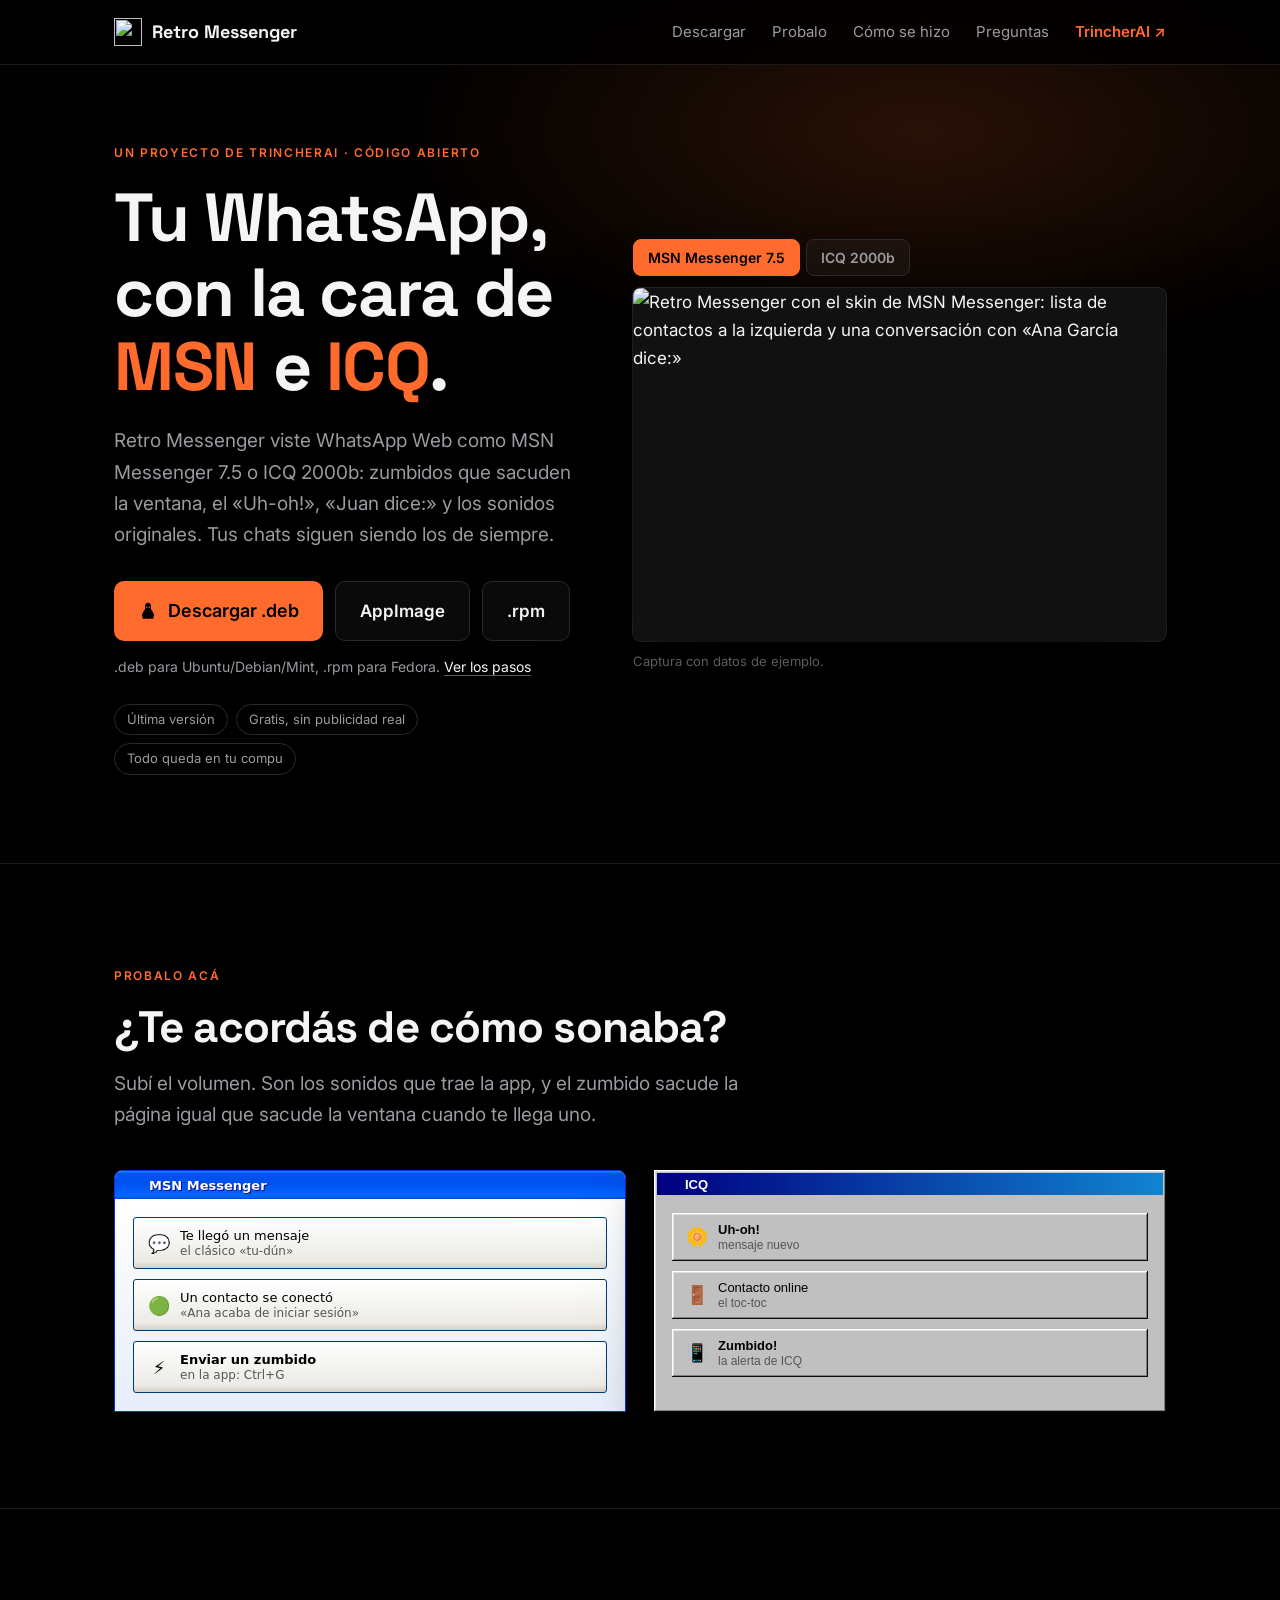
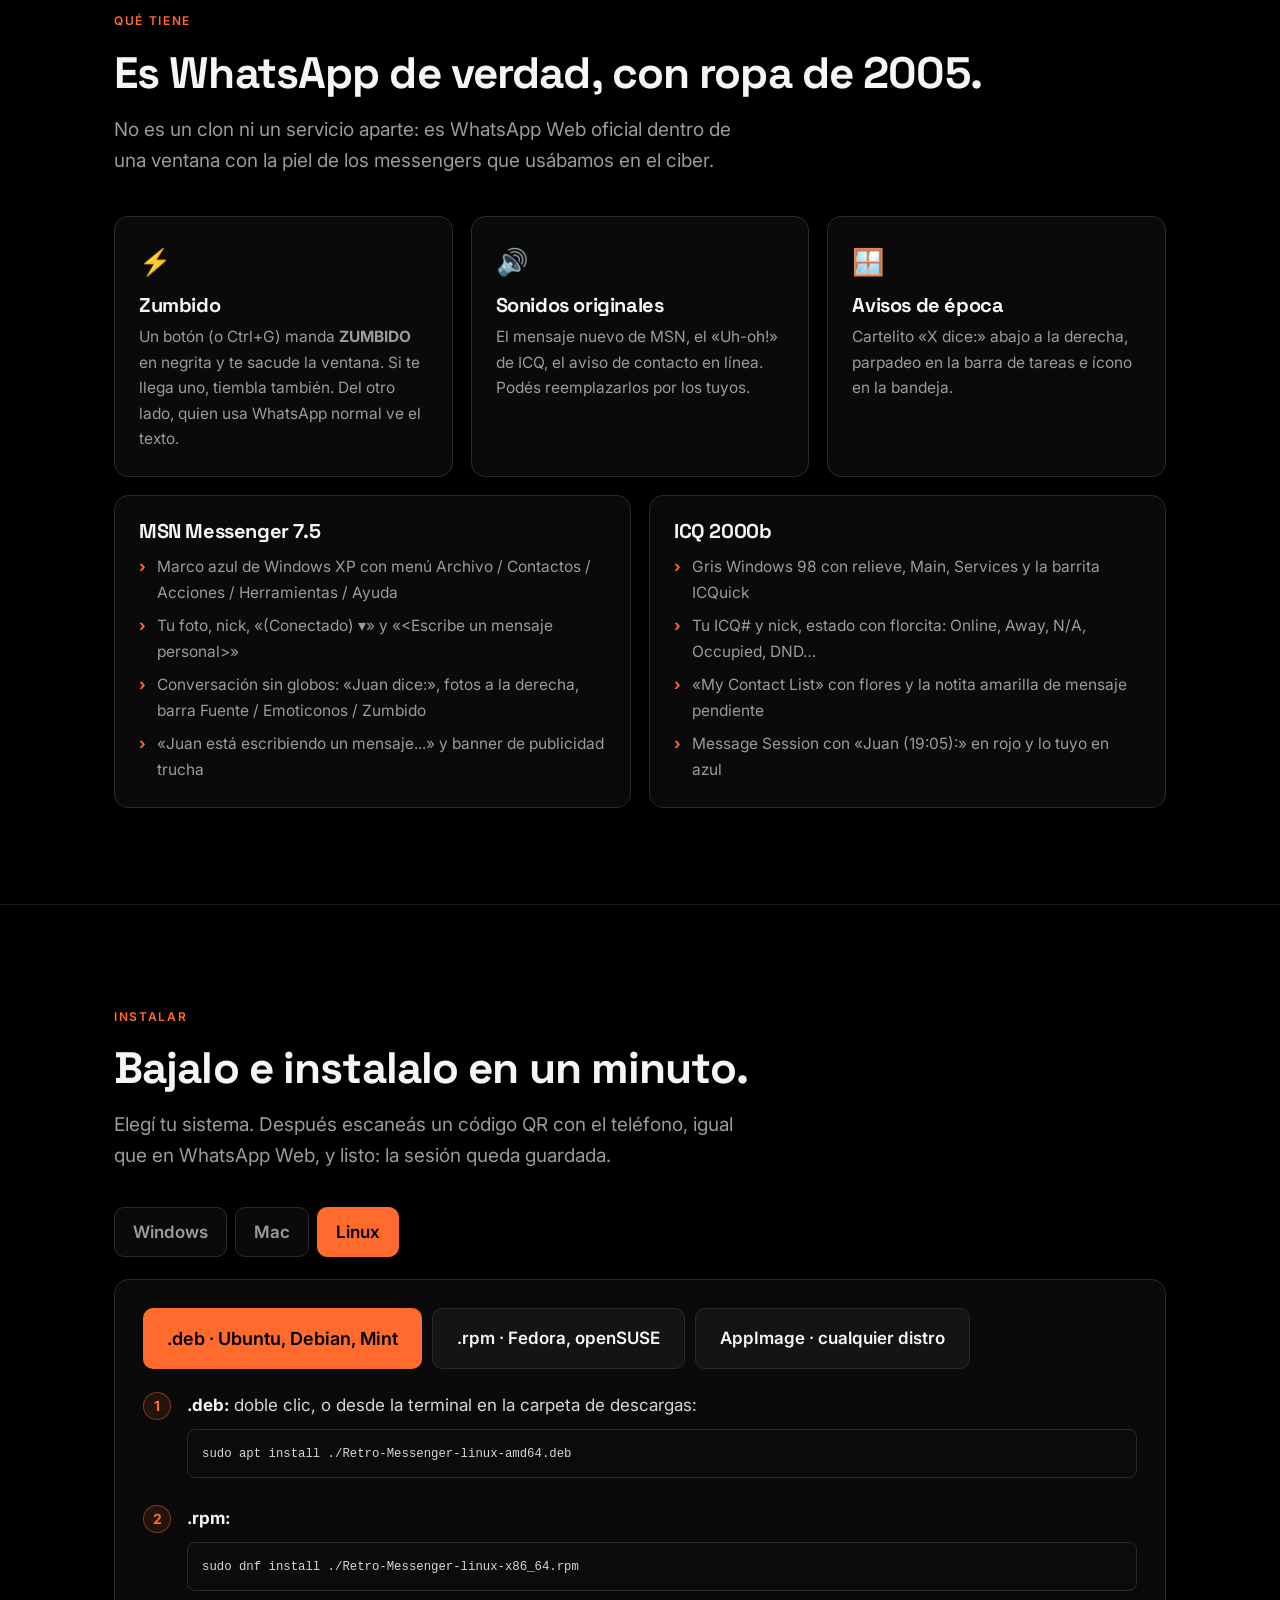
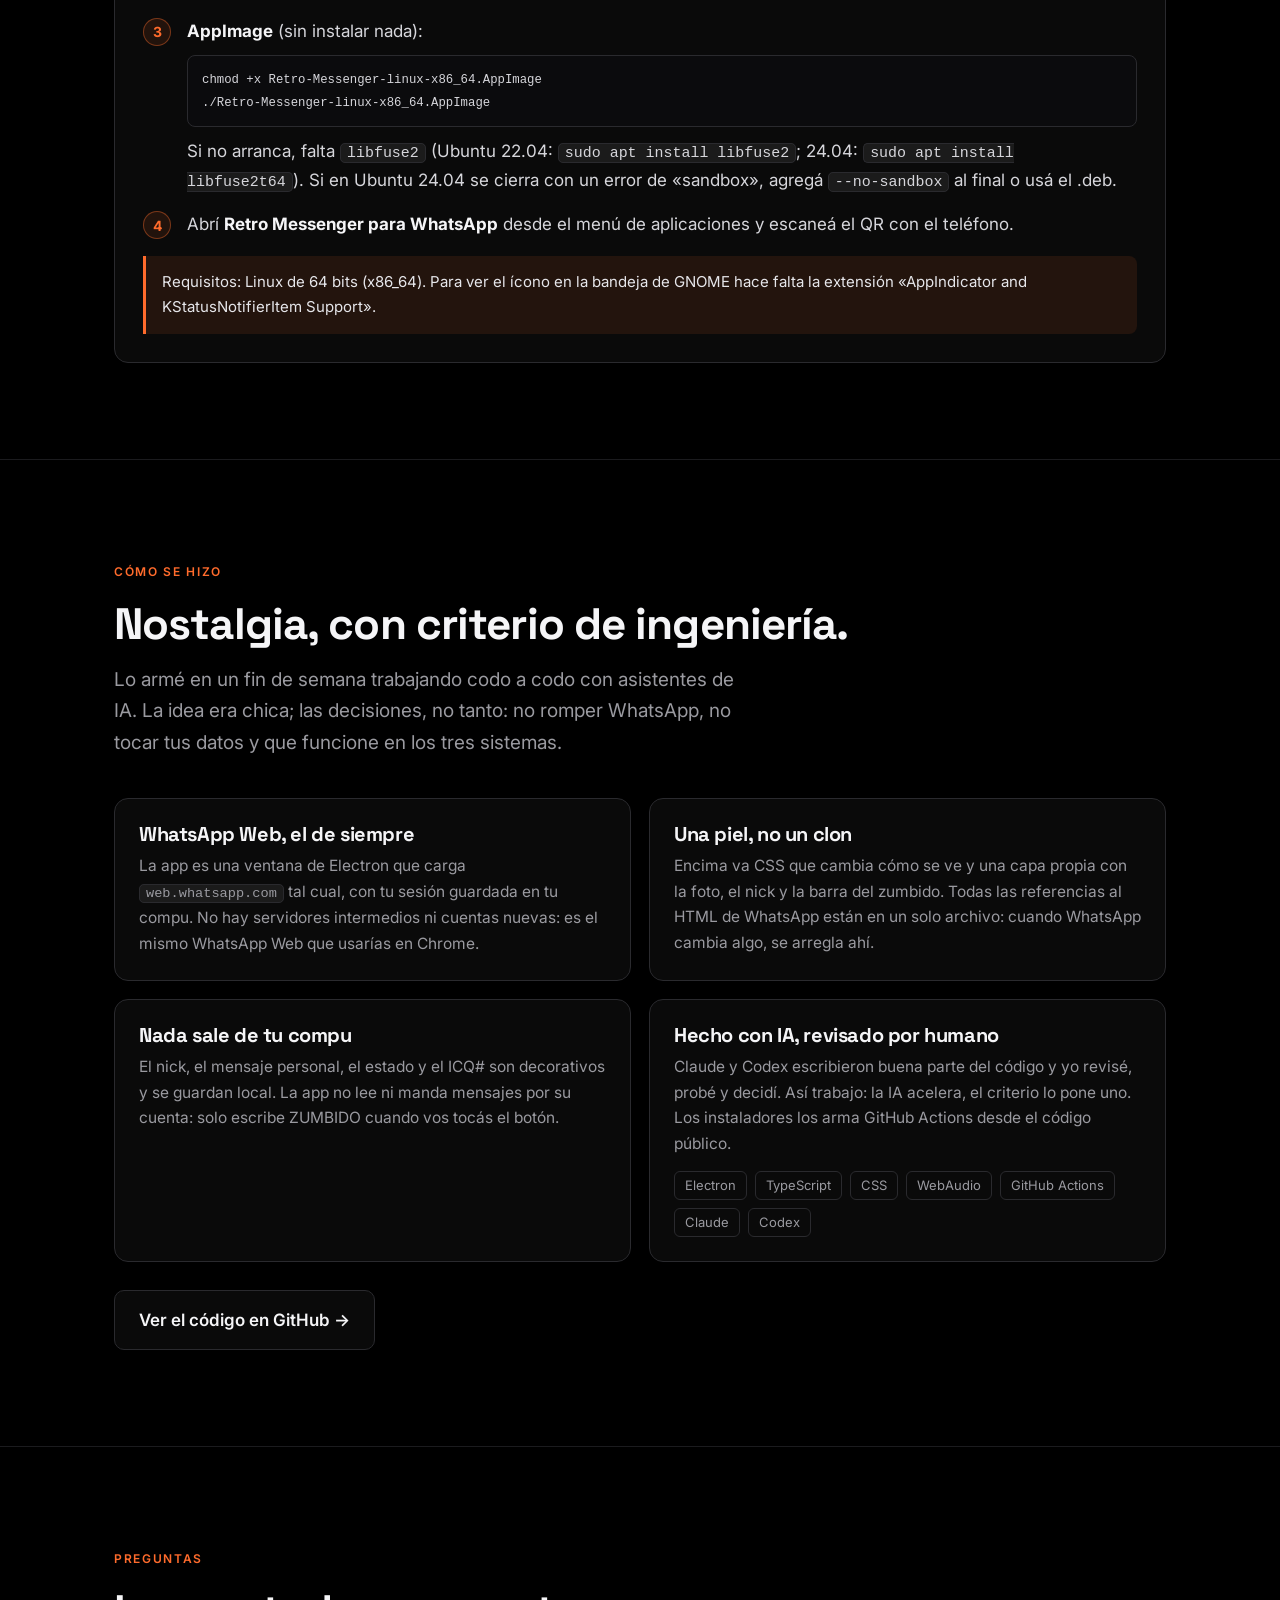
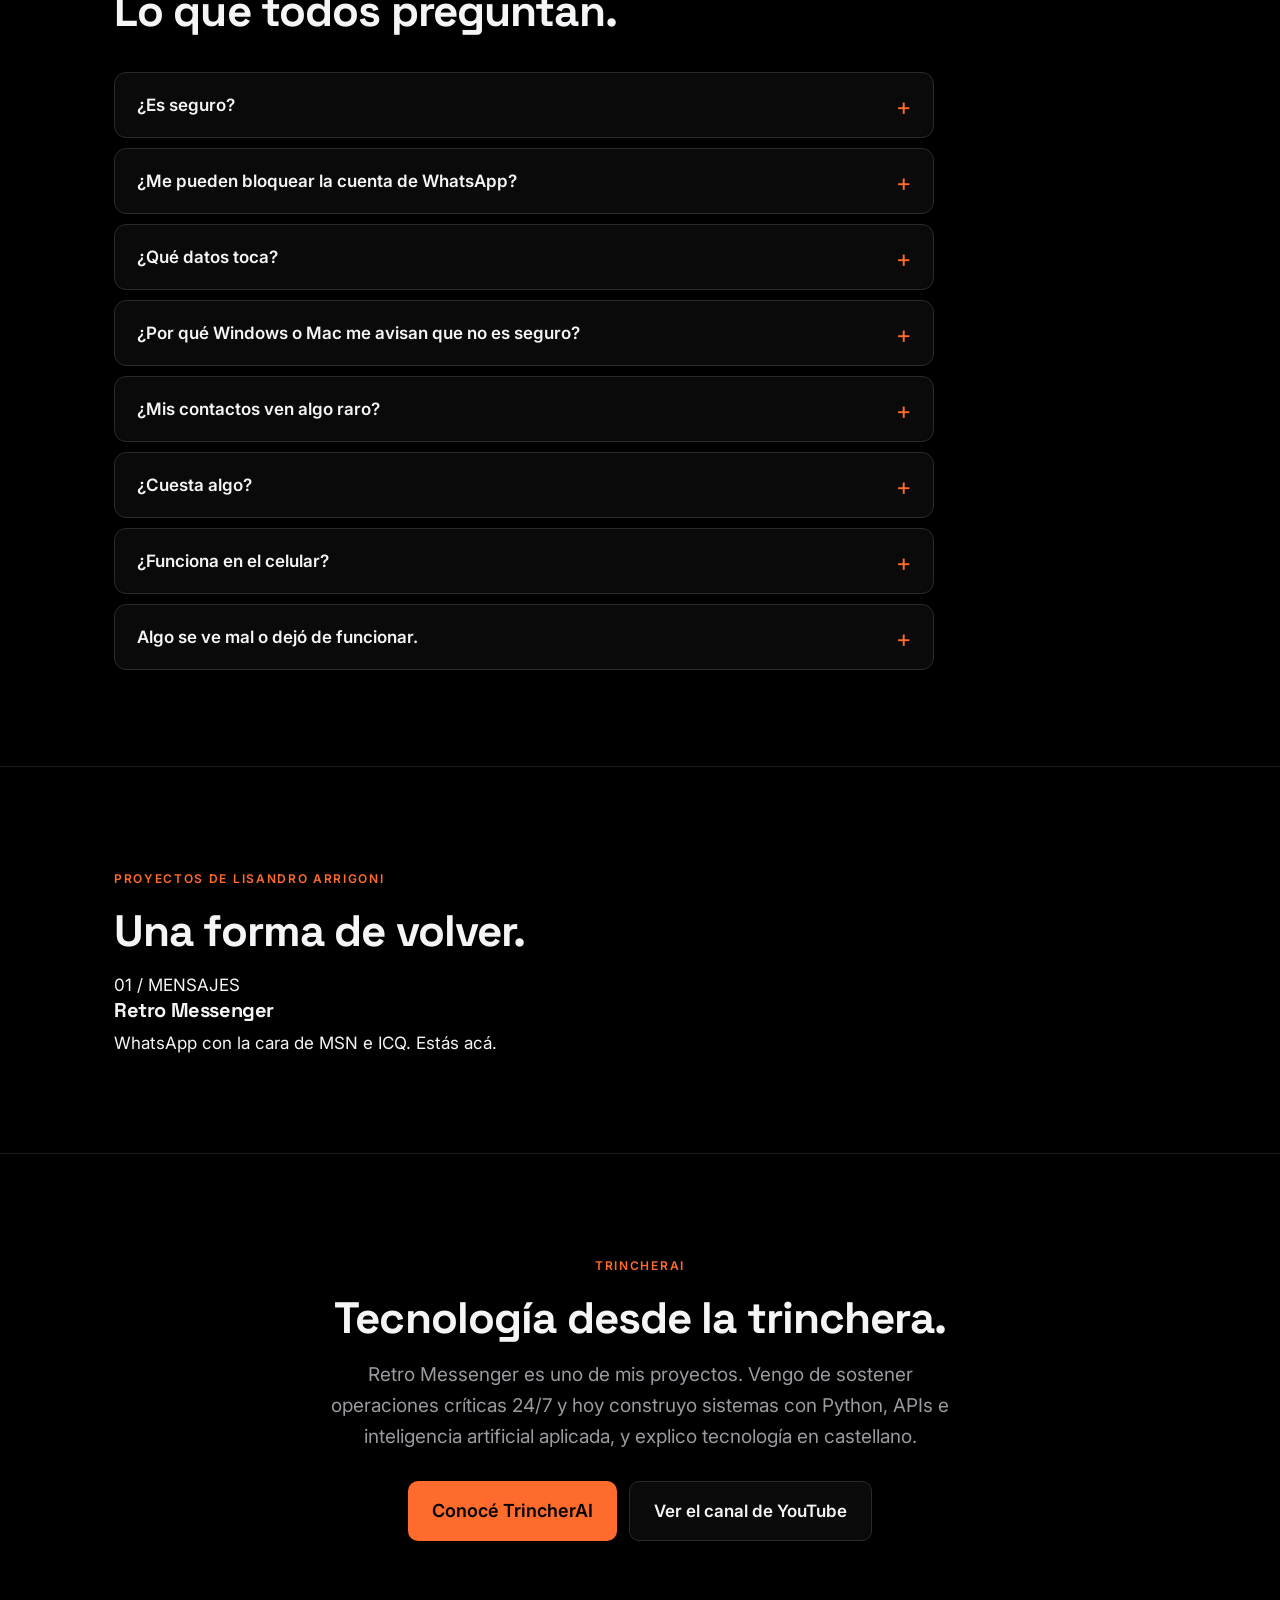
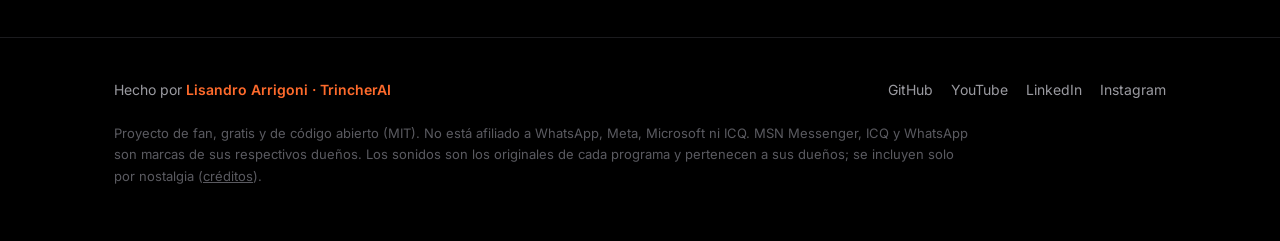
==== commit 88785e75: "Remove Retro Cassette promotion from Retro Messenger site" ====
--- a/web/index.html
+++ b/web/index.html
@@ -203,15 +203,12 @@
       <a href="#demo">Probalo</a>
       <a href="#como">Cómo se hizo</a>
       <a href="#faq">Preguntas</a>
-      <a href="/cassette/">Cassette</a>
       <a class="nav-trinch" href="https://trincherai.com/">TrincherAI ↗</a>
     </div>
   </div>
 </nav>
 
 <main id="top">
-
-  <div class="container" style="padding-top:24px"><a class="cassette-announcement" href="/cassette/"><strong>Nuevo: Retro Cassette.</strong> Tu música de hoy, el ritual de antes.<span>Conocelo →</span></a></div>
 
   <!-- ─── HERO / DESCARGA ─── -->
   <header class="hero" id="descargar">
@@ -451,20 +448,12 @@
     </div>
   </section>
 
-  <section id="cassette">
-    <div class="container cassette-promo">
-      <div><span class="tag">Nuevo · Retro Cassette</span><h2>Tu música de hoy.<br>El ritual de antes.</h2><p class="lead">Elegí una cajita, poné la cinta y apretá PLAY. Tus archivos y YouTube Music en un deck o un portátil, con lados A y B, libritos y una birome para rebobinar.</p><div class="cta-buttons"><a class="btn btn-primary" href="/cassette/">Conocé Retro Cassette</a><a class="btn btn-ghost" href="/cassette/#descargas">Descargar</a></div><p class="capture-note">Gratis para Windows · Mac en prueba</p></div>
-      <figure><a href="/cassette/"><img src="/assets/cassette/deck.png" width="1305" height="807" loading="lazy" alt="Retro Cassette: deck, estante de cassettes y librito sobre una mesa de madera"></a><figcaption class="capture-note">Interfaz con una biblioteca de demostración.</figcaption></figure>
-    </div>
-  </section>
-
   <section class="retro-family" aria-labelledby="retro-family-title">
     <div class="container">
       <span class="tag">Proyectos de Lisandro Arrigoni</span>
-      <h2 id="retro-family-title">Dos formas de volver.</h2>
+      <h2 id="retro-family-title">Una forma de volver.</h2>
       <div class="retro-family-grid">
         <a href="/" aria-current="page"><span>01 / MENSAJES</span><h3>Retro Messenger</h3><p>WhatsApp con la cara de MSN e ICQ. Estás acá.</p></a>
-        <a href="/cassette/"><span>03 / EL RITUAL</span><h3>Retro Cassette ↗</h3><p>Un estante, dos lados y una birome. Para Windows y Mac en prueba.</p></a>
       </div>
     </div>
   </section>
